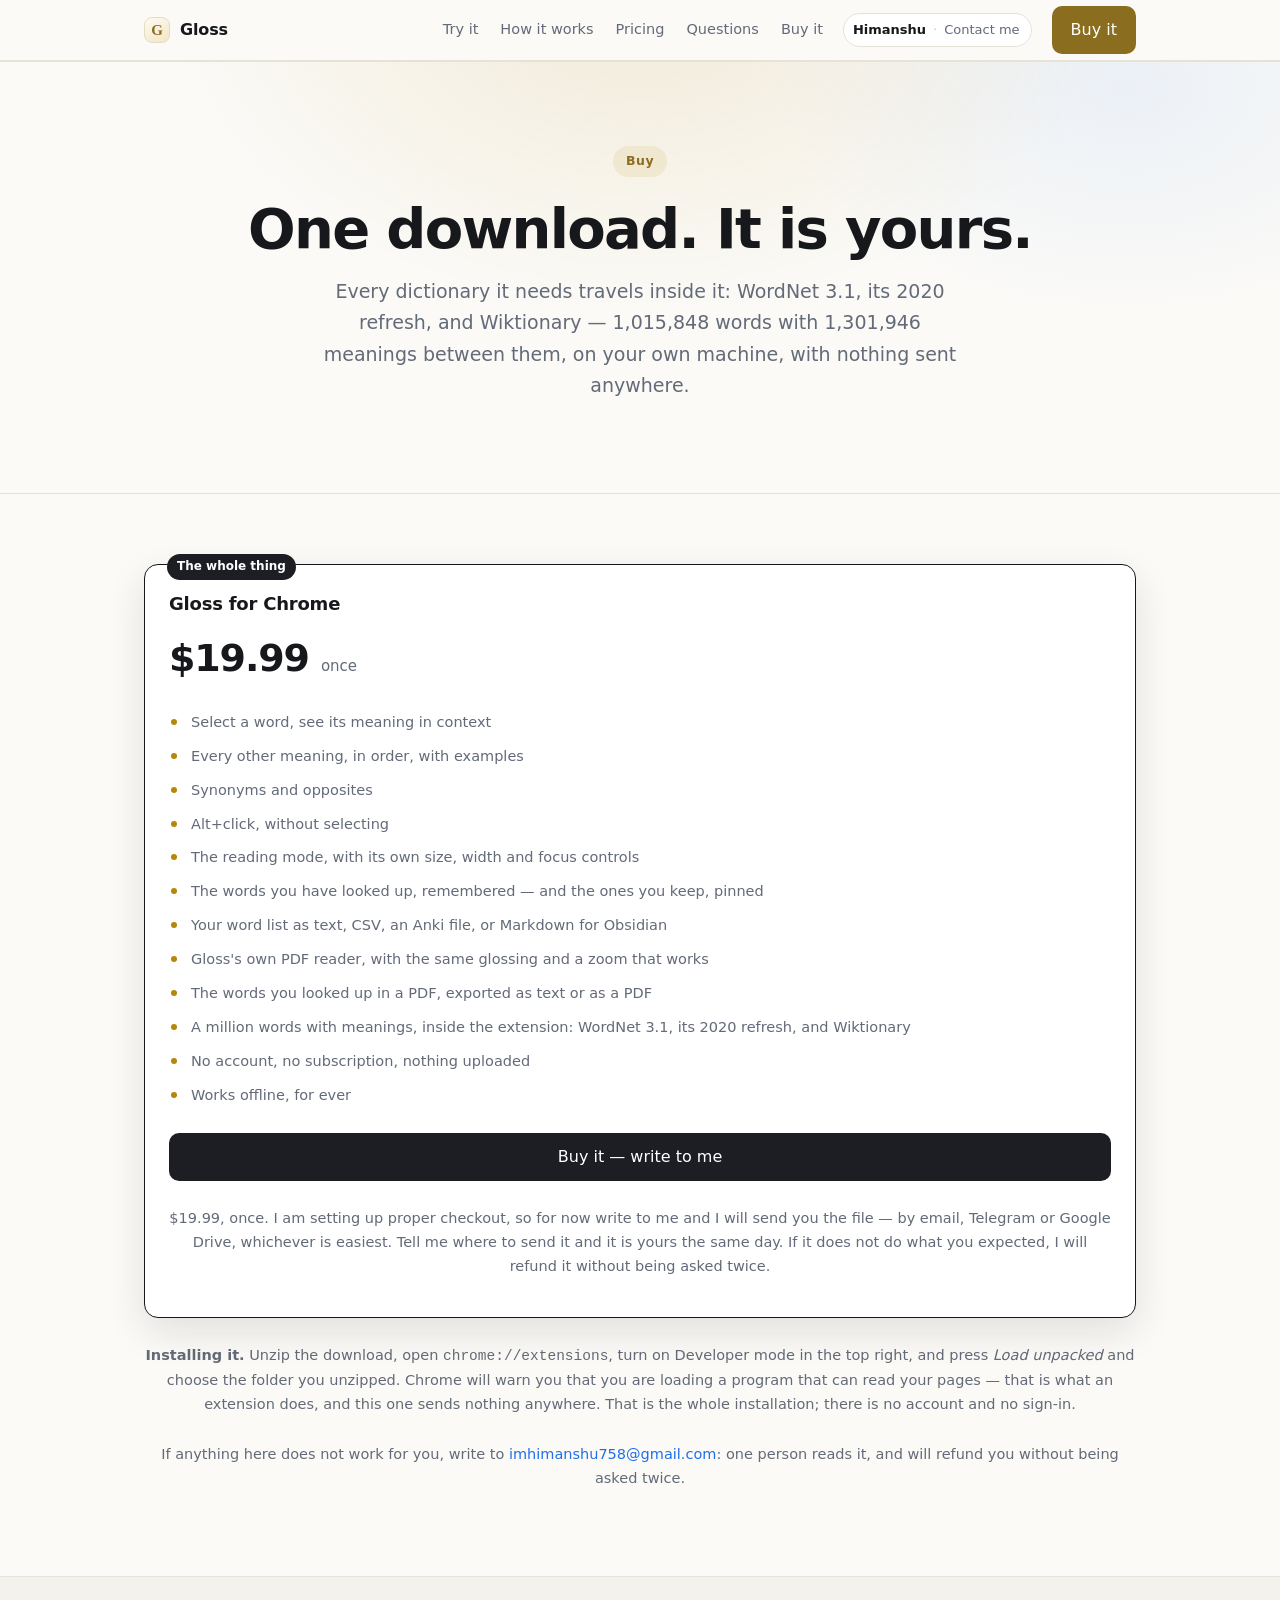
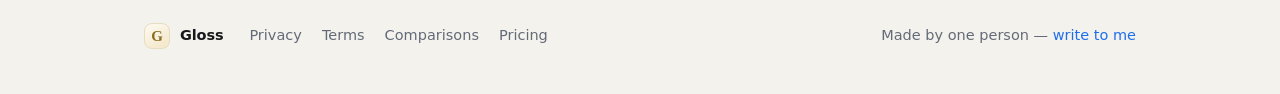
==== download.html @ 622e60df "The Gloss website The landing page, built. It is a static site: the same engine running in the page," ====
<!doctype html>
<html lang="en">
  <head>
    <meta charset="utf-8" />
    <meta name="viewport" content="width=device-width, initial-scale=1" />
    <title>Gloss — buy it</title>
    <meta
      name="description"
      content="Gloss tells you what a word means in the sentence you are reading. One download, a million words with meanings, and nothing you read ever leaves your computer."
    />
    <link rel="icon" href="img/icon128.png" />
    <link rel="stylesheet" href="css/site.css" />
  </head>
  <body>
    <header>
      <div class="wrap bar">
        <a class="brand" href="index.html"><span class="mark">G</span>Gloss</a>
        <nav>
          <a href="index.html#demo">Try it</a>
          <a href="index.html#how">How it works</a>
          <a href="index.html#pricing">Pricing</a>
          <a href="index.html#faq">Questions</a>
          <a href="download.html">Buy it</a>
        </nav>
        <a class="contact" href="mailto:imhimanshu758@gmail.com?subject=Gloss"
          ><span class="who">Himanshu</span><span class="write">Contact me</span></a
        >
        <a class="btn gold" href="#buy">Buy it</a>
      </div>
    </header>

    <section class="hero">
      <div class="wrap">
        <span class="eyebrow">Buy</span>
        <h1>One download. It is yours.</h1>
        <p class="lede">
          Every dictionary it needs travels inside it: WordNet 3.1, its 2020 refresh, and
          Wiktionary — 1,015,848 words with 1,301,946 meanings between them, on your own
          machine, with nothing sent anywhere.
        </p>
      </div>
    </section>

    <section id="buy">
      <div class="wrap">
        <div class="plans">
          <div class="plan featured">
            <span class="tag">The whole thing</span>
            <h3>Gloss for Chrome</h3>
            <div class="price">$19.99 <small>once</small></div>
            <ul>
              <li>Select a word, see its meaning in context</li>
              <li>Every other meaning, in order, with examples</li>
              <li>Synonyms and opposites</li>
              <li>Alt+click, without selecting</li>
              <li>The reading mode, with its own size, width and focus controls</li>
              <li>The words you have looked up, remembered — and the ones you keep, pinned</li>
              <li>Your word list as text, CSV, an Anki file, or Markdown for Obsidian</li>
              <li>Gloss's own PDF reader, with the same glossing and a zoom that works</li>
              <li>The words you looked up in a PDF, exported as text or as a PDF</li>
              <li>
                A million words with meanings, inside the extension: WordNet 3.1, its 2020
                refresh, and Wiktionary
              </li>
              <li>No account, no subscription, nothing uploaded</li>
              <li>Works offline, for ever</li>
            </ul>
            <a
              class="btn"
              href="mailto:imhimanshu758@gmail.com?subject=Gloss%20%E2%80%94%20I%27d%20like%20to%20buy%20it&amp;body=Hello%2C%0A%0AI%27d%20like%20to%20buy%20Gloss.%0A%0APlease%20send%20it%20to%3A%0A%0A%20%28an%20email%20address%2C%20or%20a%20Telegram%20or%20Google%20Drive%20you%20can%20share%20to%29%0A%0AThank%20you."
              >Buy it — write to me</a
            >
            <p class="note">
              $19.99, once. I am setting up proper checkout, so for now write to me and I will
              send you the file — by email, Telegram or Google Drive, whichever is easiest.
              Tell me where to send it and it is yours the same day. If it does not do what you
              expected, I will refund it without being asked twice.
            </p>
          </div>
        </div>
        <p class="note">
          <strong>Installing it.</strong> Unzip the download, open
          <code>chrome://extensions</code>, turn on Developer mode in the top right, and press
          <em>Load unpacked</em> and choose the folder you unzipped. Chrome will warn you that
          you are loading a program that can read your pages — that is what an extension does, and
          this one sends nothing anywhere. That is the whole installation; there is no account
          and no sign-in.
        </p>
        <p class="note">
          If anything here does not work for you, write to
          <a href="mailto:imhimanshu758@gmail.com?subject=Gloss">imhimanshu758@gmail.com</a>:
          one person reads it, and will refund you without being asked twice.
        </p>
      </div>
    </section>

    <footer>
      <div class="wrap foot">
        <a class="brand" href="index.html"><span class="mark">G</span>Gloss</a>
        <nav>
          <a href="privacy.html">Privacy</a>
          <a href="terms.html">Terms</a>
          <a href="compare/dictionary-extensions.html">Comparisons</a>
          <a href="index.html#pricing">Pricing</a>
        </nav>
        <span class="spacer"></span>
        <span>Made by one person — <a href="mailto:imhimanshu758@gmail.com?subject=Gloss">write to me</a></span>
      </div>
    </footer>
  </body>
</html>
---- css/site.css ----
:root {
  color-scheme: light;
  --bg: #fbfaf7;
  --paper: #ffffff;
  --ink: #16181b;
  --muted: #636a78;
  --line: #e6e2d8;
  --accent: #b8860b;
  --deep: #1c1e24;
}

* { box-sizing: border-box; }

html { scroll-behavior: smooth; }

body {
  margin: 0;
  background: var(--bg);
  color: var(--ink);
  font: 16px/1.65 ui-sans-serif, system-ui, -apple-system, "Segoe UI", Roboto, sans-serif;
  -webkit-font-smoothing: antialiased;
}

a { color: #1f6feb; text-decoration: none; }
a:hover { text-decoration: underline; }

.wrap { max-width: 1040px; margin: 0 auto; padding: 0 24px; }
.narrow { max-width: 700px; }

/* --------------------------------- header --------------------------------- */

header {
  position: sticky;
  top: 0;
  z-index: 30;
  background: rgba(251, 250, 247, 0.88);
  backdrop-filter: saturate(180%) blur(12px);
  border-bottom: 1px solid var(--line);
}
.bar { display: flex; align-items: center; gap: 20px; height: 60px; }
.brand { display: flex; align-items: center; gap: 10px; color: var(--ink); font-weight: 620; letter-spacing: -0.01em; }
.brand:hover { text-decoration: none; }
.mark {
  width: 26px; height: 26px; border-radius: 8px;
  background: linear-gradient(150deg, #fdfaf1, #f3e6c8);
  border: 1px solid #e6dcc0;
  display: grid; place-items: center;
  font-family: Georgia, serif; font-size: 15px; font-weight: 700; color: #8a6d1f;
}
nav { display: flex; gap: 22px; margin-left: auto; font-size: 14.5px; }
nav a { color: var(--muted); }
nav a:hover { color: var(--ink); text-decoration: none; }

.btn {
  display: inline-flex; align-items: center; gap: 7px;
  padding: 10px 18px; border-radius: 10px; border: 1px solid transparent;
  background: var(--deep); color: #fff; font: inherit; font-weight: 540; cursor: pointer;
}
.btn:hover { text-decoration: none; background: #2a2e37; }
.btn.ghost { background: #fff; color: var(--ink); border-color: var(--line); }
.btn.ghost:hover { background: #f5f3ec; }
.btn.big { padding: 13px 24px; font-size: 17px; }
.btn.gold { background: #8a6d1f; }
.btn.gold:hover { background: #74591a; }

/* ---------------------------------- hero ---------------------------------- */

.hero {
  padding: 84px 0 62px;
  text-align: center;
  background:
    radial-gradient(60% 120% at 50% -15%, rgba(184, 134, 11, 0.13), transparent 62%),
    radial-gradient(46% 90% at 88% 6%, rgba(31, 111, 235, 0.07), transparent 60%);
}
.eyebrow {
  display: inline-block; font-size: 12.5px; font-weight: 600; letter-spacing: 0.04em;
  color: #8a6d1f; background: rgba(184, 134, 11, 0.1); padding: 5px 13px; border-radius: 999px; margin-bottom: 22px;
}
h1 {
  font-size: clamp(34px, 5.6vw, 56px); line-height: 1.06; letter-spacing: -0.03em;
  margin: 0 0 18px; font-weight: 680;
}
h1 em {
  font-style: normal;
  background: linear-gradient(100deg, #8a6d1f, #1f6feb);
  -webkit-background-clip: text; background-clip: text; color: transparent;
}
.lede { font-size: 19px; color: var(--muted); max-width: 640px; margin: 0 auto 30px; }
.cta { display: flex; gap: 12px; justify-content: center; flex-wrap: wrap; margin-bottom: 18px; }
.fine { font-size: 13.5px; color: var(--muted); }
.badges { display: flex; gap: 26px; justify-content: center; flex-wrap: wrap; margin-top: 36px; font-size: 14px; color: var(--muted); }
.badges b { color: var(--ink); font-weight: 600; }

/* ---------------------------------- demo ---------------------------------- */

section { padding: 70px 0; border-top: 1px solid var(--line); }
section.tint { background: #f4f2ec; }
h2 { font-size: clamp(25px, 3.4vw, 34px); letter-spacing: -0.022em; line-height: 1.14; margin: 0 0 12px; font-weight: 660; }
h3 { font-size: 18px; margin: 0 0 8px; letter-spacing: -0.012em; }
.section-head { max-width: 660px; margin: 0 auto 42px; text-align: center; }
.section-head p { color: var(--muted); font-size: 17px; margin: 0; }

.demo {
  position: relative;
  background: var(--paper);
  border: 1px solid var(--line);
  border-radius: 16px;
  padding: 34px 38px;
  box-shadow: 0 2px 4px rgba(16, 20, 28, 0.04), 0 20px 48px rgba(16, 20, 28, 0.08);
  font: 19px/1.8 Georgia, "Iowan Old Style", "Times New Roman", serif;
}
.demo p { margin: 0 0 1.1em; }
.demo p:last-child { margin-bottom: 0; }
.demo .hint {
  font: 13px/1.5 ui-sans-serif, system-ui, sans-serif;
  color: var(--muted); border-top: 1px solid var(--line); margin-top: 22px; padding-top: 14px;
}
.demo .hint b { color: var(--ink); }

/* ---------------------------------- shots ---------------------------------- */

/* The pictures of the extension at work. They are photographs, so they are big: they are the
   first thing a reader should see after the demo. */
.shots { display: grid; gap: 20px; }
.shots--three { grid-template-columns: repeat(3, 1fr); margin-top: 20px; }
@media (max-width: 900px) {
  .shots--three { grid-template-columns: 1fr; }
}
.shot {
  margin: 0;
  background: #fff;
  border: 1px solid var(--line);
  border-radius: 14px;
  overflow: hidden;
  box-shadow: 0 2px 4px rgba(16, 20, 28, 0.04), 0 16px 40px rgba(16, 20, 28, 0.07);
}
.shot img { display: block; width: 100%; height: auto; }
.shot figcaption { padding: 15px 19px 18px; font-size: 14.5px; color: var(--muted); line-height: 1.55; }
.shot figcaption b { display: block; color: var(--ink); font-size: 15.5px; margin-bottom: 3px; }
.shot--wide { margin-bottom: 20px; }
.shot--wide figcaption { max-width: 720px; }

/* --------------------------------- features -------------------------------- */

.grid { display: grid; grid-template-columns: repeat(auto-fit, minmax(270px, 1fr)); gap: 20px; }
.card { border: 1px solid var(--line); border-radius: 13px; padding: 22px; background: #fff; }
.card p { color: var(--muted); margin: 0; font-size: 15px; }
.card .icon {
  width: 32px; height: 32px; border-radius: 9px; display: grid; place-items: center;
  background: linear-gradient(150deg, rgba(184, 134, 11, 0.14), rgba(31, 111, 235, 0.1));
  margin-bottom: 12px; font-size: 15px;
}

/* --------------------------------- pricing -------------------------------- */

.plans { display: grid; grid-template-columns: repeat(auto-fit, minmax(230px, 1fr)); gap: 18px; align-items: start; }
.plan { border: 1px solid var(--line); border-radius: 14px; padding: 24px; background: #fff; }
.plan.featured { border-color: var(--ink); box-shadow: 0 14px 38px rgba(16, 20, 28, 0.11); position: relative; }
.plan .tag {
  position: absolute; top: -11px; left: 22px; font-size: 12px; font-weight: 640;
  background: var(--deep); color: #fff; padding: 3px 10px; border-radius: 999px;
}
.price { font-size: 38px; font-weight: 700; letter-spacing: -0.03em; margin: 6px 0 2px; }
.price small { font-size: 15px; font-weight: 450; color: var(--muted); letter-spacing: 0; }
.plan ul { list-style: none; padding: 0; margin: 16px 0 20px; font-size: 14.5px; color: var(--muted); }
.plan li { padding: 5px 0 5px 22px; position: relative; }
.plan li::before { content: ''; position: absolute; left: 2px; top: 13px; width: 6px; height: 6px; border-radius: 50%; background: var(--accent); }
.plan .btn { width: 100%; justify-content: center; }
.note { text-align: center; color: var(--muted); font-size: 14.5px; margin-top: 26px; }

/* ----------------------------------- faq ----------------------------------- */

.faq { max-width: 740px; margin: 0 auto; }
.faq details { border-bottom: 1px solid var(--line); padding: 15px 0; }
.faq summary { cursor: pointer; font-weight: 560; font-size: 16.5px; list-style: none; }
.faq summary::-webkit-details-marker { display: none; }
.faq summary::before { content: '+'; display: inline-block; width: 22px; color: var(--muted); font-weight: 400; }
.faq details[open] summary::before { content: '−'; }
.faq p { margin: 10px 0 0 22px; color: var(--muted); font-size: 15px; }

/* --------------------------------- compare --------------------------------- */

table.cmp { width: 100%; border-collapse: collapse; font-size: 15px; margin: 26px 0; }
table.cmp th, table.cmp td { text-align: left; padding: 11px 12px; border-bottom: 1px solid var(--line); vertical-align: top; }
table.cmp th { font-weight: 600; font-size: 14px; color: var(--muted); }
table.cmp td.yes { color: #8a6d1f; font-weight: 600; }
table.cmp td.no { color: #a9adb6; }

/* --------------------------------- footer ---------------------------------- */

footer { border-top: 1px solid var(--line); background: #f4f2ec; padding: 46px 0; font-size: 14.5px; color: var(--muted); }
.foot { display: flex; gap: 26px; flex-wrap: wrap; align-items: center; }
.foot nav { margin-left: 0; gap: 20px; }
.foot .spacer { flex: 1; }

@media (max-width: 640px) {
  nav { display: none; }
  .hero { padding: 48px 0 38px; }
  section { padding: 48px 0; }
  .demo { padding: 22px 20px; font-size: 17px; }
}

/* The film, under the hero. Muted and looping, the way a web page is allowed to. */
.hero-video {
  display: block;
  width: min(960px, 100%);
  height: auto;
  margin: 34px auto 0;
  border-radius: 14px;
  border: 1px solid var(--line);
  background: #fff;
  box-shadow: 0 2px 4px rgba(16, 20, 28, 0.05), 0 24px 60px rgba(16, 20, 28, 0.12);
}

/* The name in the header, and a way to write.
 *
 * Small on purpose: the header is for the page, not for me. But a product that says "one
 * person answers the email" should say who, and how. */
.contact {
  display: inline-flex;
  align-items: center;
  gap: 7px;
  font-size: 13px;
  color: var(--muted);
  padding: 5px 11px 5px 9px;
  border: 1px solid var(--line);
  border-radius: 999px;
  background: #fff;
  white-space: nowrap;
}
.contact:hover { text-decoration: none; color: var(--ink); border-color: #cfc9ba; }
.contact .who { font-weight: 560; color: var(--ink); }
.contact .write::before { content: "·"; margin-right: 7px; color: #cfc9ba; }
.contact:hover .write { color: #8a6d1f; }

@media (max-width: 760px) {
  .contact .who { display: none; }
  .contact .write::before { content: ""; margin: 0; }
  .contact { padding: 5px 10px; }
}
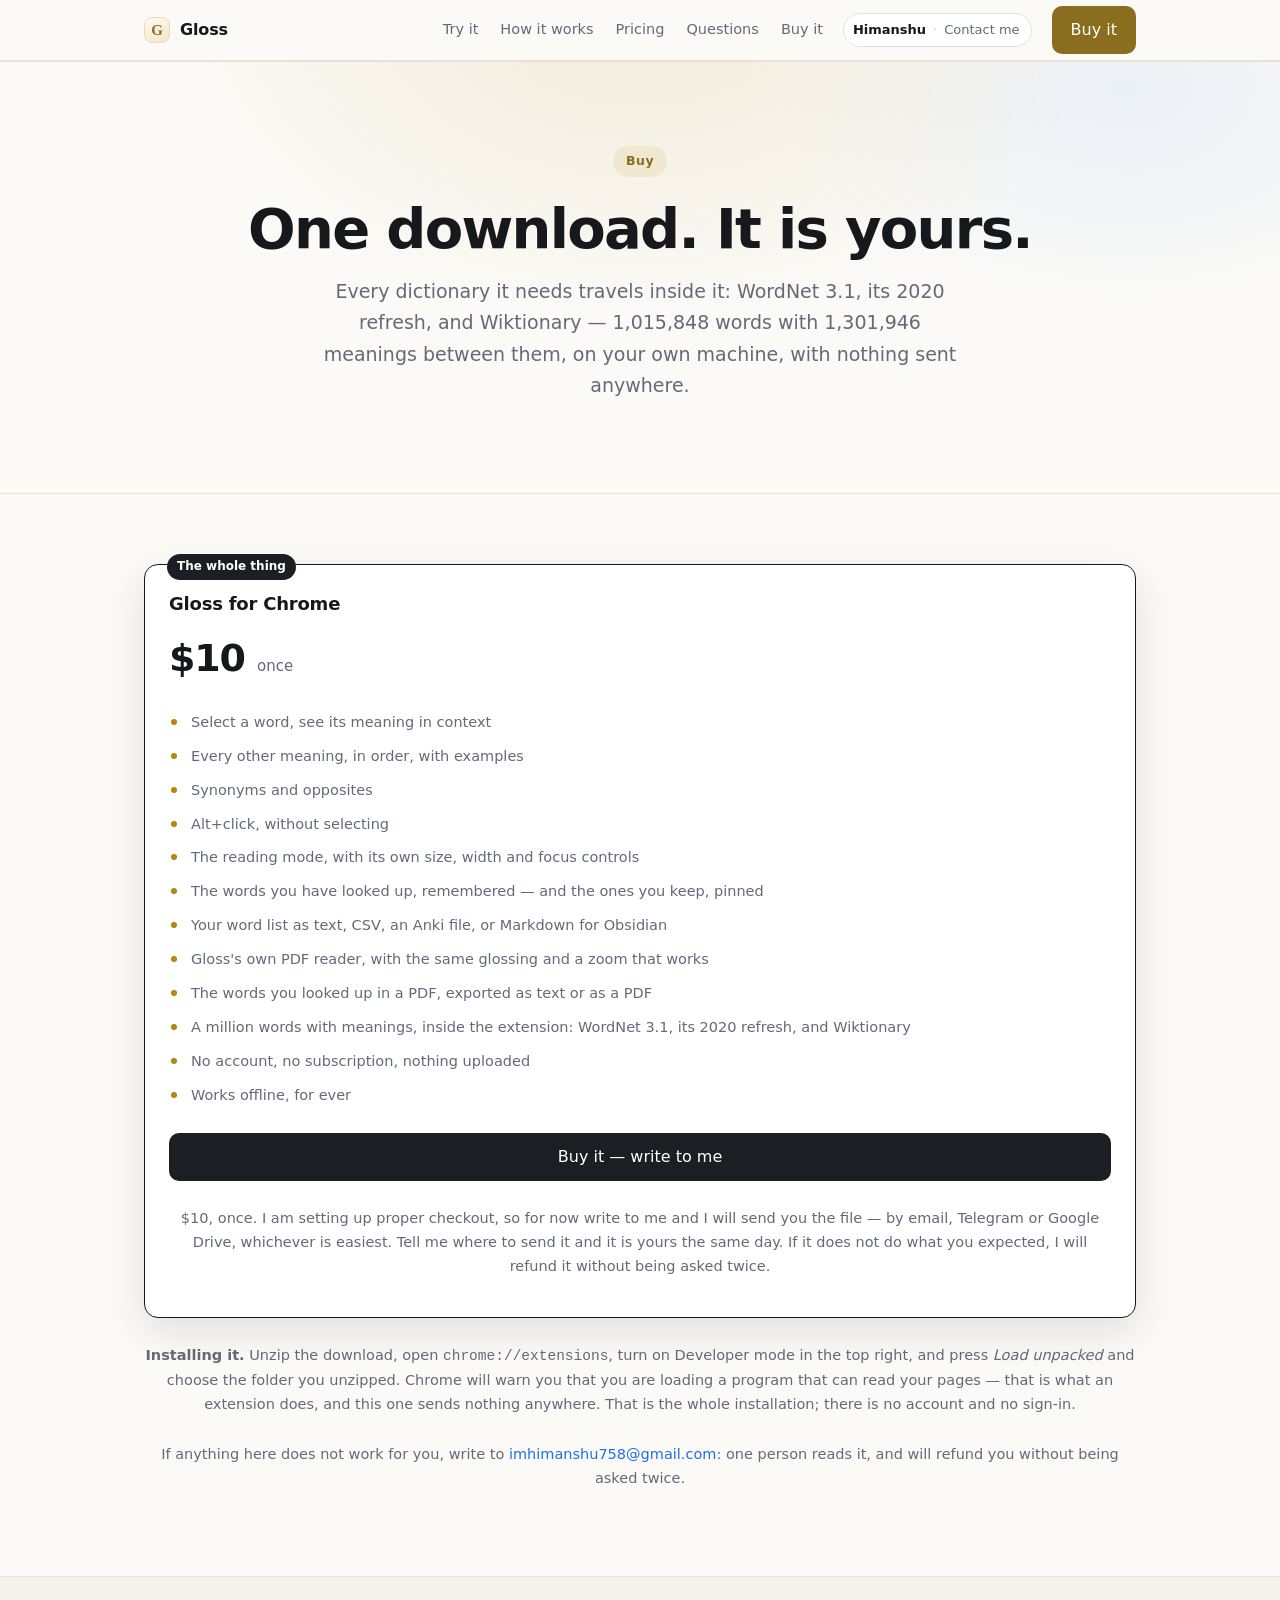
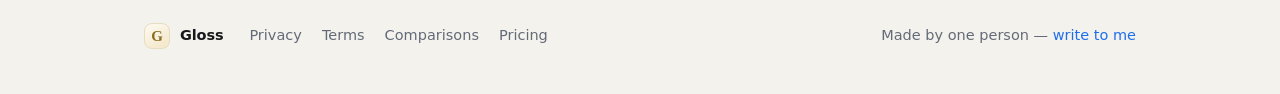
==== commit c73d93c5: "Ten dollars, once" ====
--- a/download.html
+++ b/download.html
@@ -47,7 +47,7 @@
           <div class="plan featured">
             <span class="tag">The whole thing</span>
             <h3>Gloss for Chrome</h3>
-            <div class="price">$19.99 <small>once</small></div>
+            <div class="price">$10 <small>once</small></div>
             <ul>
               <li>Select a word, see its meaning in context</li>
               <li>Every other meaning, in order, with examples</li>
@@ -71,7 +71,7 @@
               >Buy it — write to me</a
             >
             <p class="note">
-              $19.99, once. I am setting up proper checkout, so for now write to me and I will
+              $10, once. I am setting up proper checkout, so for now write to me and I will
               send you the file — by email, Telegram or Google Drive, whichever is easiest.
               Tell me where to send it and it is yours the same day. If it does not do what you
               expected, I will refund it without being asked twice.
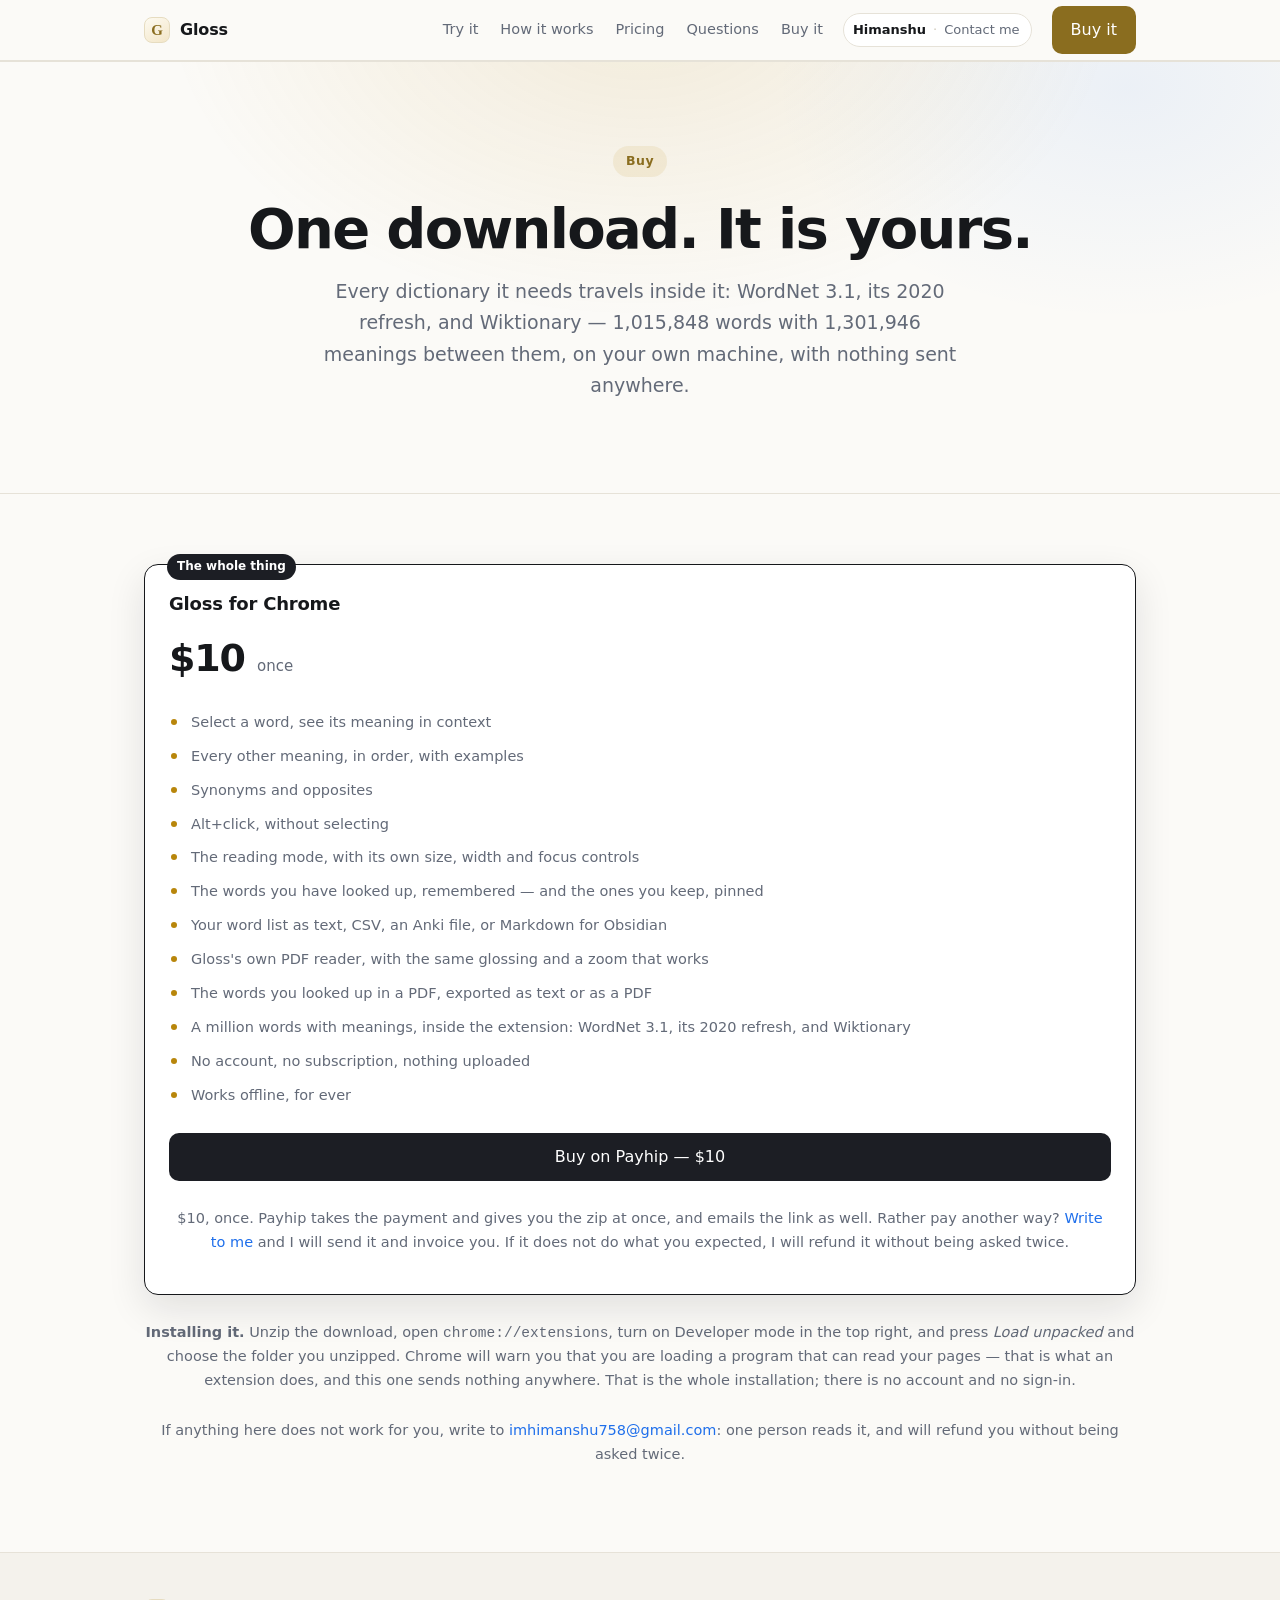
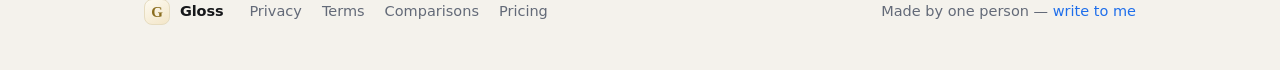
==== commit 42c8ef9f: "Checkout is on Payhip" ====
--- a/download.html
+++ b/download.html
@@ -25,7 +25,7 @@
         <a class="contact" href="mailto:imhimanshu758@gmail.com?subject=Gloss"
           ><span class="who">Himanshu</span><span class="write">Contact me</span></a
         >
-        <a class="btn gold" href="#buy">Buy it</a>
+        <a class="btn gold" href="https://payhip.com/b/jtSC3">Buy it</a>
       </div>
     </header>
 
@@ -65,16 +65,12 @@
               <li>No account, no subscription, nothing uploaded</li>
               <li>Works offline, for ever</li>
             </ul>
-            <a
-              class="btn"
-              href="mailto:imhimanshu758@gmail.com?subject=Gloss%20%E2%80%94%20I%27d%20like%20to%20buy%20it&amp;body=Hello%2C%0A%0AI%27d%20like%20to%20buy%20Gloss.%0A%0APlease%20send%20it%20to%3A%0A%0A%20%28an%20email%20address%2C%20or%20a%20Telegram%20or%20Google%20Drive%20you%20can%20share%20to%29%0A%0AThank%20you."
-              >Buy it — write to me</a
-            >
+            <a class="btn" href="https://payhip.com/b/jtSC3">Buy on Payhip — $10</a>
             <p class="note">
-              $10, once. I am setting up proper checkout, so for now write to me and I will
-              send you the file — by email, Telegram or Google Drive, whichever is easiest.
-              Tell me where to send it and it is yours the same day. If it does not do what you
-              expected, I will refund it without being asked twice.
+              $10, once. Payhip takes the payment and gives you the zip at once, and emails the
+              link as well. Rather pay another way? <a href="mailto:imhimanshu758@gmail.com?subject=Gloss%20%E2%80%94%20I%27d%20like%20to%20buy%20it">Write to me</a> and I
+              will send it and invoice you. If it does not do what you expected, I will refund
+              it without being asked twice.
             </p>
           </div>
         </div>
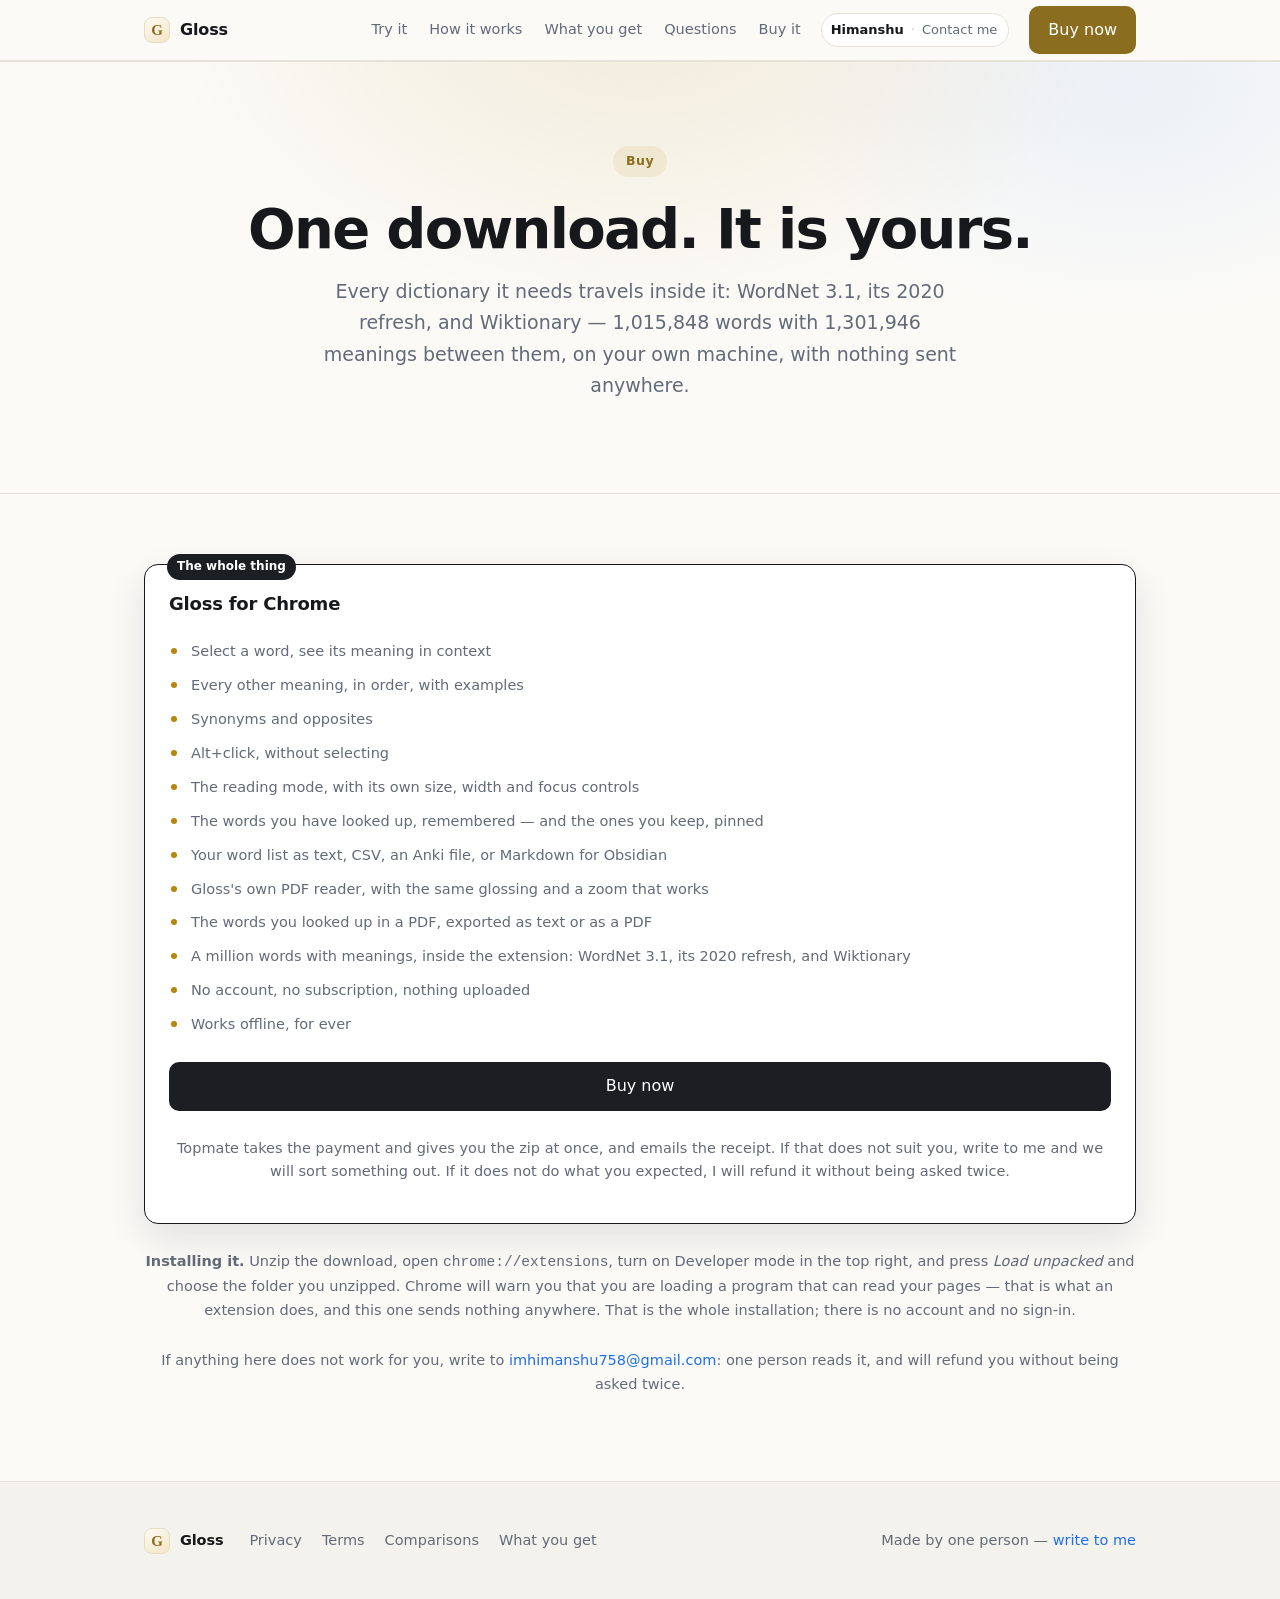
==== commit 43e479c2: "Buy now, no prices" ====
--- a/download.html
+++ b/download.html
@@ -18,14 +18,14 @@
         <nav>
           <a href="index.html#demo">Try it</a>
           <a href="index.html#how">How it works</a>
-          <a href="index.html#pricing">Pricing</a>
+          <a href="index.html#pricing">What you get</a>
           <a href="index.html#faq">Questions</a>
           <a href="download.html">Buy it</a>
         </nav>
         <a class="contact" href="mailto:imhimanshu758@gmail.com?subject=Gloss"
           ><span class="who">Himanshu</span><span class="write">Contact me</span></a
         >
-        <a class="btn gold" href="https://payhip.com/b/jtSC3">Buy it</a>
+        <a class="btn gold" href="https://topmate.io/himanshu1028/2369842">Buy now</a>
       </div>
     </header>
 
@@ -47,7 +47,6 @@
           <div class="plan featured">
             <span class="tag">The whole thing</span>
             <h3>Gloss for Chrome</h3>
-            <div class="price">$10 <small>once</small></div>
             <ul>
               <li>Select a word, see its meaning in context</li>
               <li>Every other meaning, in order, with examples</li>
@@ -65,12 +64,11 @@
               <li>No account, no subscription, nothing uploaded</li>
               <li>Works offline, for ever</li>
             </ul>
-            <a class="btn" href="https://payhip.com/b/jtSC3">Buy on Payhip — $10</a>
+            <a class="btn" href="https://topmate.io/himanshu1028/2369842">Buy now</a>
             <p class="note">
-              $10, once. Payhip takes the payment and gives you the zip at once, and emails the
-              link as well. Rather pay another way? <a href="mailto:imhimanshu758@gmail.com?subject=Gloss%20%E2%80%94%20I%27d%20like%20to%20buy%20it">Write to me</a> and I
-              will send it and invoice you. If it does not do what you expected, I will refund
-              it without being asked twice.
+              Topmate takes the payment and gives you the zip at once, and emails the receipt.
+              If that does not suit you, write to me and we will sort something out. If it does
+              not do what you expected, I will refund it without being asked twice.
             </p>
           </div>
         </div>
@@ -97,7 +95,7 @@
           <a href="privacy.html">Privacy</a>
           <a href="terms.html">Terms</a>
           <a href="compare/dictionary-extensions.html">Comparisons</a>
-          <a href="index.html#pricing">Pricing</a>
+          <a href="index.html#pricing">What you get</a>
         </nav>
         <span class="spacer"></span>
         <span>Made by one person — <a href="mailto:imhimanshu758@gmail.com?subject=Gloss">write to me</a></span>
